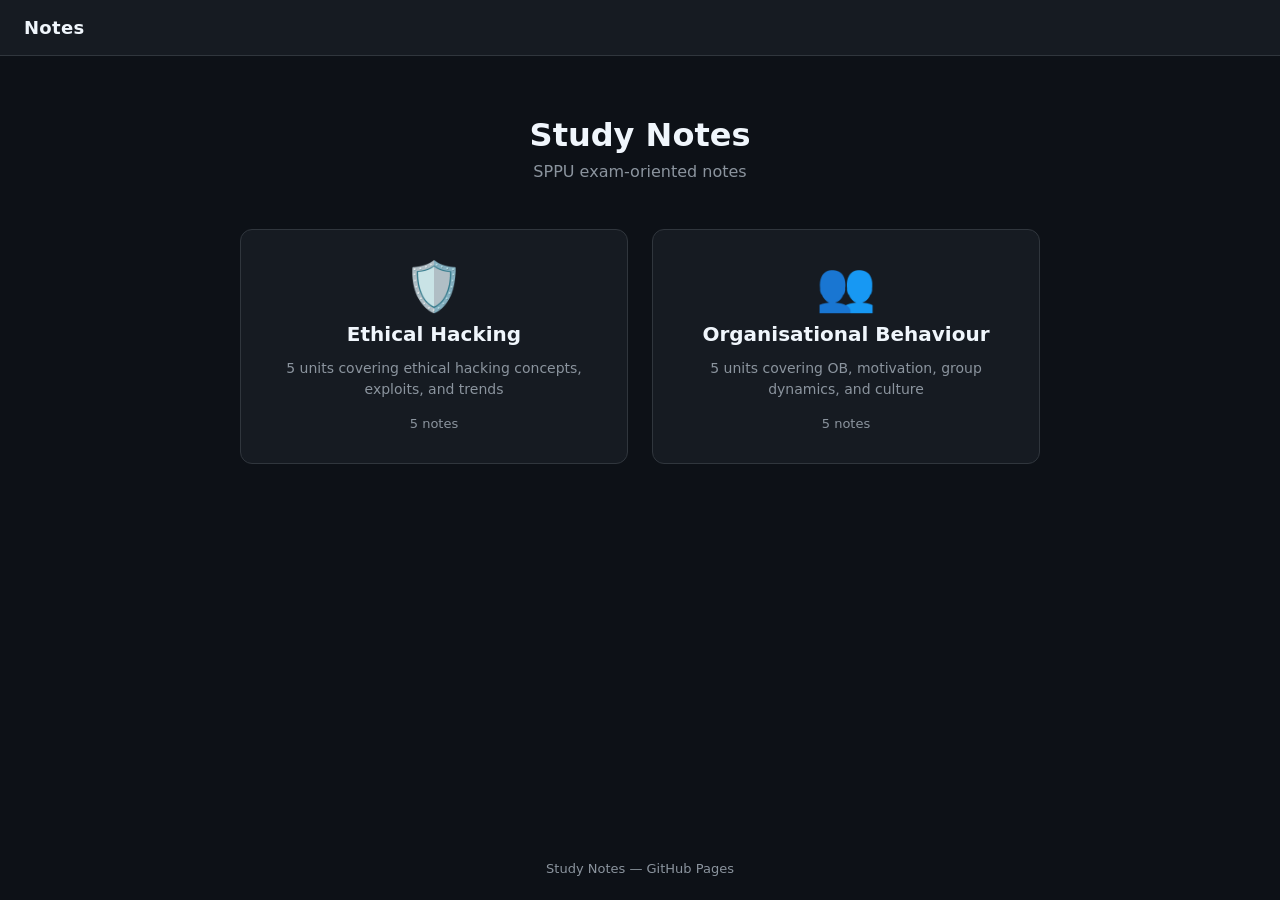
==== docs/index.html @ 01c358e2 "Initial commit: study notes site" ====
<!DOCTYPE html>
<html lang="en">
<head>
<meta charset="UTF-8">
<meta name="viewport" content="width=device-width, initial-scale=1.0">
<title>Notes</title>
<style>
*{margin:0;padding:0;box-sizing:border-box}
body{background:#0d1117;color:#c9d1d9;font-family:'Segoe UI',system-ui,sans-serif;display:flex;flex-direction:column;min-height:100vh}
.navbar{background:#161b22;border-bottom:1px solid #30363d;padding:0 24px;display:flex;align-items:center;height:56px}
.navbar .brand{color:#f0f6fc;font-weight:700;font-size:18px;letter-spacing:.3px}
.navbar .brand span{color:#f85149}
.main{flex:1;display:flex;justify-content:center;padding:60px 24px}
.content{max-width:800px;width:100%}
h1{color:#f0f6fc;font-size:32px;margin-bottom:8px;text-align:center}
.subtitle{color:#8b949e;font-size:16px;text-align:center;margin-bottom:48px}
.cards{display:grid;grid-template-columns:1fr 1fr;gap:24px}
.card{background:#161b22;border:1px solid #30363d;border-radius:12px;padding:32px;text-align:center;text-decoration:none;transition:border .2s,transform .2s;display:flex;flex-direction:column;align-items:center;gap:12px}
.card:hover{border-color:#f85149;transform:translateY(-4px)}
.card .icon{font-size:48px;line-height:1}
.card .title{color:#f0f6fc;font-size:20px;font-weight:600}
.card .desc{color:#8b949e;font-size:14px;line-height:1.5}
.card .count{color:#8b949e;font-size:13px;margin-top:4px}
.footer{text-align:center;padding:24px;color:#8b949e;font-size:13px}
@media(max-width:600px){.cards{grid-template-columns:1fr}}
</style>
</head>
<body>
<nav class="navbar">
  <div class="brand">Notes</div>
</nav>
<main class="main">
  <div class="content">
    <h1>Study Notes</h1>
    <p class="subtitle">SPPU exam-oriented notes</p>
    <div class="cards">
      <a class="card" href="ethicalNotes/">
        <div class="icon">🛡️</div>
        <div class="title">Ethical Hacking</div>
        <div class="desc">5 units covering ethical hacking concepts, exploits, and trends</div>
        <div class="count">5 notes</div>
      </a>
      <a class="card" href="OB/">
        <div class="icon">👥</div>
        <div class="title">Organisational Behaviour</div>
        <div class="desc">5 units covering OB, motivation, group dynamics, and culture</div>
        <div class="count">5 notes</div>
      </a>
    </div>
  </div>
</main>
<div class="footer">Study Notes &mdash; GitHub Pages</div>
</body>
</html>
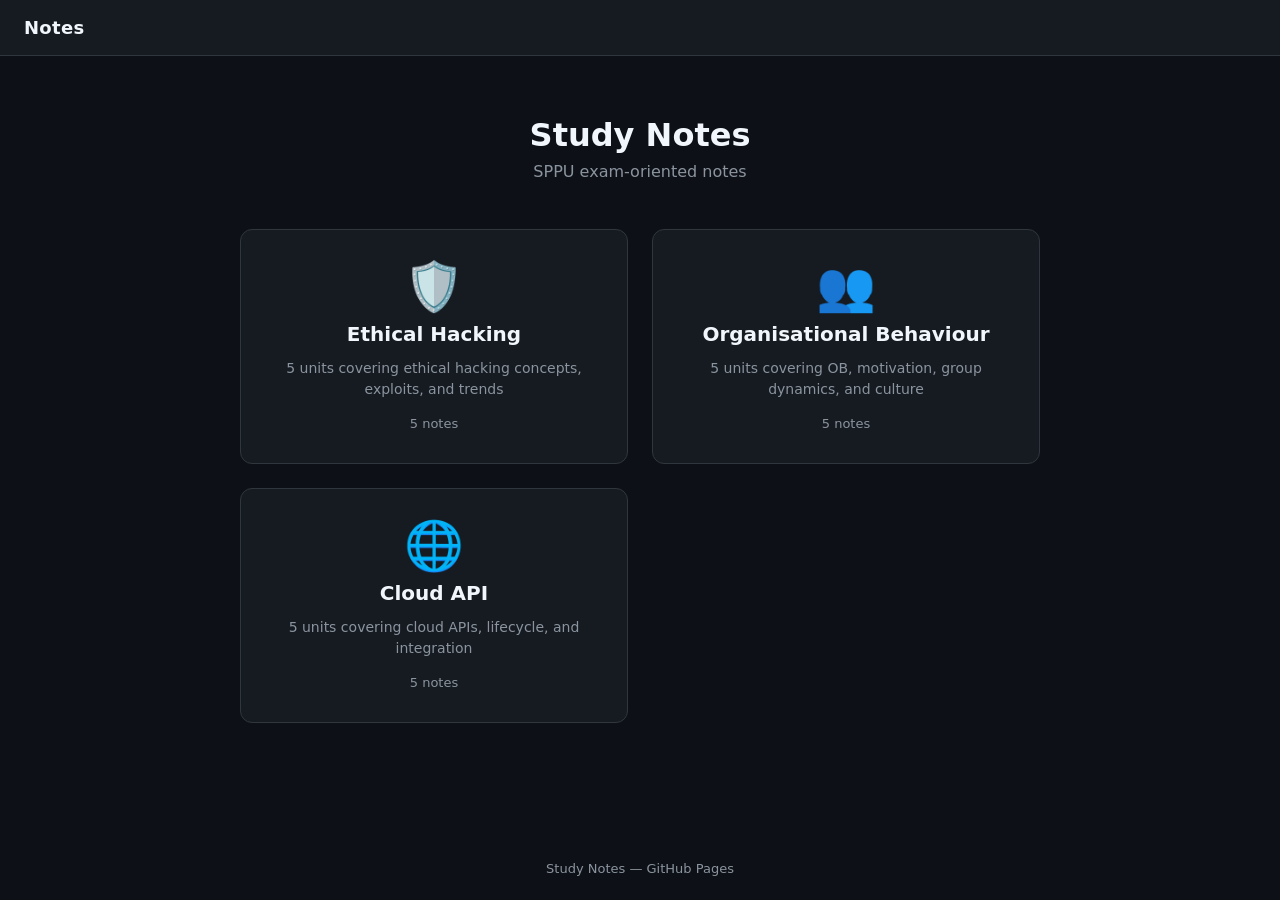
==== commit a09fff1b: "feat: add Cloud API notes, modular shared assets, and responsive TOC" ====
--- a/docs/index.html
+++ b/docs/index.html
@@ -22,7 +22,8 @@
 .card .desc{color:#8b949e;font-size:14px;line-height:1.5}
 .card .count{color:#8b949e;font-size:13px;margin-top:4px}
 .footer{text-align:center;padding:24px;color:#8b949e;font-size:13px}
-@media(max-width:600px){.cards{grid-template-columns:1fr}}
+@media(max-width:768px){.cards{grid-template-columns:1fr;gap:16px}.main{padding:40px 16px}h1{font-size:28px}.subtitle{font-size:14px;margin-bottom:32px}.card{padding:24px 16px}.card .icon{font-size:36px}.card .title{font-size:18px}}
+@media(max-width:380px){.navbar{padding:0 16px}h1{font-size:24px}.card{padding:20px 12px}}
 </style>
 </head>
 <body>
@@ -46,6 +47,12 @@
         <div class="desc">5 units covering OB, motivation, group dynamics, and culture</div>
         <div class="count">5 notes</div>
       </a>
+      <a class="card" href="cloudApi/">
+        <div class="icon">🌐</div>
+        <div class="title">Cloud API</div>
+        <div class="desc">5 units covering cloud APIs, lifecycle, and integration</div>
+        <div class="count">5 notes</div>
+      </a>
     </div>
   </div>
 </main>
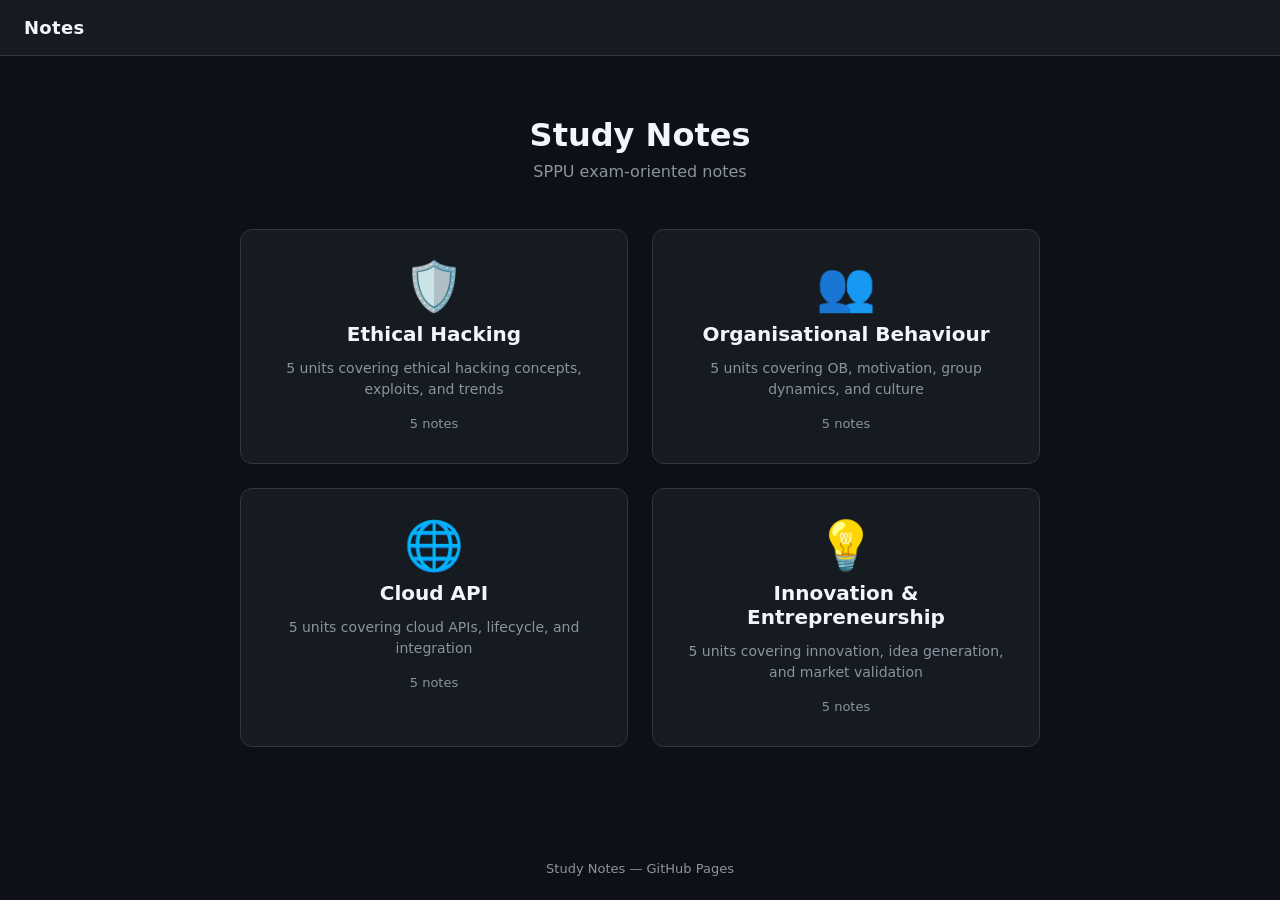
==== commit ff525b1d: "feat: add IED subject notes and repo orientation guide" ====
--- a/docs/index.html
+++ b/docs/index.html
@@ -53,6 +53,12 @@
         <div class="desc">5 units covering cloud APIs, lifecycle, and integration</div>
         <div class="count">5 notes</div>
       </a>
+      <a class="card" href="IED/">
+        <div class="icon">💡</div>
+        <div class="title">Innovation &amp; Entrepreneurship</div>
+        <div class="desc">5 units covering innovation, idea generation, and market validation</div>
+        <div class="count">5 notes</div>
+      </a>
     </div>
   </div>
 </main>
